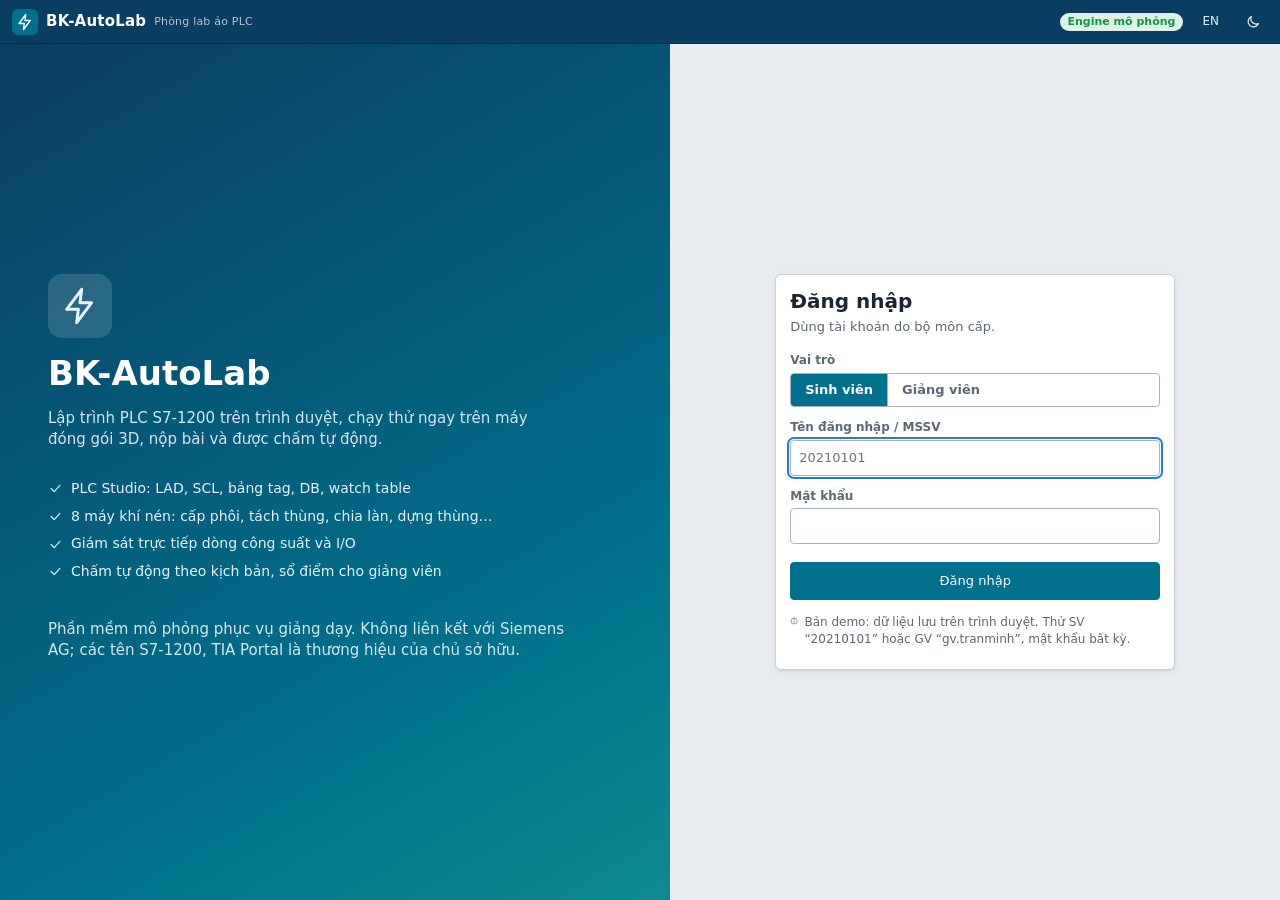
==== index.html @ e9d5d461 "BK-AutoLab: phòng lab ảo PLC S7-1200 với 8 máy 3D và chấm bài tự động Bản web công khai chỉ dành cho" ====
<!doctype html>
<html lang="vi">
<head>
  <meta charset="utf-8">
  <meta name="viewport" content="width=device-width, initial-scale=1">
  <title>BK-AutoLab</title>
  <meta name="description" content="BK-AutoLab — phòng lab ảo PLC S7-1200 phục vụ giảng dạy (mô phỏng, không liên kết với Siemens).">
  <link rel="icon" href="data:image/svg+xml,%3Csvg xmlns='http://www.w3.org/2000/svg' viewBox='0 0 32 32'%3E%3Crect width='32' height='32' rx='6' fill='%23006b85'/%3E%3Cpath d='M7 9v14M7 16h5M12 9v14M20 9v14M20 16l6-7M20 16l6 7' stroke='white' stroke-width='2.4' fill='none' stroke-linecap='round'/%3E%3C/svg%3E">
  <script>
    // Áp theme sớm để tránh nháy màu
    try { var th = localStorage.getItem('bk.theme'); if (th) document.documentElement.dataset.theme = th; } catch (e) {}
  </script>
  <script type="importmap">{"imports":{"three":"./vendor/three/three.module.js","three/addons/":"./vendor/three/addons/"}}</script>
  <link rel="stylesheet" href="styles/base.css">
  <link rel="stylesheet" href="styles/app.css">
  <link rel="stylesheet" href="styles/studio.css">
  <link rel="stylesheet" href="styles/machine.css">
</head>
<body>
  <div id="app" class="app"><div class="boot">BK-AutoLab…</div></div>
  <noscript>BK-AutoLab cần JavaScript.</noscript>
  <script type="module" src="src/app/main.js"></script>
</body>
</html>
---- styles/base.css ----
/* BK-AutoLab — token, reset, thành phần cơ bản */
:root {
  color-scheme: light;
  --font: system-ui, -apple-system, "Segoe UI", Roboto, "Noto Sans", "Helvetica Neue", Arial, sans-serif;
  --mono: ui-monospace, "Cascadia Mono", "Consolas", "DejaVu Sans Mono", "Liberation Mono", monospace;
  --bg: #e9edf1;
  --panel: #ffffff;
  --panel-2: #f5f7f9;
  --panel-3: #e6eaee;
  --header: #dde3e9;
  --border: #c9d0d8;
  --border-strong: #a9b3be;
  --text: #1c2631;
  --muted: #5b6876;
  --faint: #8794a1;
  --accent: #00708c;
  --accent-hover: #005d75;
  --accent-soft: #d6eef4;
  --accent-text: #ffffff;
  --brand: #0a3d62;
  --brand-2: #00708c;
  --ok: #1e8e4e;
  --ok-soft: #dcf3e5;
  --warn: #b97800;
  --warn-soft: #fbefd0;
  --err: #c0302b;
  --err-soft: #fbe0de;
  --info-soft: #e1ecfa;
  --sel: #cfe6f7;
  --sel-border: #2a86c9;
  --focus: #1f7fd1;
  --wire: #3a4552;
  --wire-on: #10a32f;
  --wire-off: #2a63d4;
  --led-off: #4b545e;
  --led-on: #2fd15a;
  --led-out: #ff9f1a;
  --shadow: 0 1px 2px rgba(16, 24, 32, .08), 0 2px 8px rgba(16, 24, 32, .06);
  --shadow-lg: 0 8px 30px rgba(16, 24, 32, .22);
  --radius: 6px;
  --radius-sm: 4px;
  --topbar-h: 44px;
}
:root[data-theme="dark"] {
  color-scheme: dark;
  --bg: #12161b;
  --panel: #1b2128;
  --panel-2: #20272f;
  --panel-3: #28313a;
  --header: #252e37;
  --border: #33404c;
  --border-strong: #4a5866;
  --text: #dbe3ea;
  --muted: #9aa8b5;
  --faint: #6f7d8a;
  --accent: #27aecb;
  --accent-hover: #43c1dc;
  --accent-soft: #12404c;
  --accent-text: #061418;
  --brand: #0d2c42;
  --brand-2: #27aecb;
  --ok: #3cc174;
  --ok-soft: #173a27;
  --warn: #e3a72c;
  --warn-soft: #3b2f12;
  --err: #ef5d57;
  --err-soft: #43201f;
  --info-soft: #1d2d42;
  --sel: #19415e;
  --sel-border: #4aa3e6;
  --focus: #5fb0ff;
  --wire: #b9c4cf;
  --wire-on: #3ee060;
  --wire-off: #5a8df0;
  --led-off: #3a424b;
  --shadow: 0 1px 2px rgba(0, 0, 0, .4), 0 2px 8px rgba(0, 0, 0, .25);
  --shadow-lg: 0 8px 30px rgba(0, 0, 0, .55);
}

*, *::before, *::after { box-sizing: border-box; }
html, body { height: 100%; margin: 0; }
body {
  font-family: var(--font); font-size: 13px; line-height: 1.4;
  background: var(--bg); color: var(--text);
  -webkit-font-smoothing: antialiased;
}
button, input, select, textarea { font: inherit; color: inherit; }
h1, h2, h3, h4 { margin: 0; line-height: 1.25; }
h1 { font-size: 22px; } h2 { font-size: 17px; } h3 { font-size: 14px; } h4 { font-size: 13px; }
p { margin: 0 0 .6em; }
a { color: var(--accent); }
code, kbd, .mono { font-family: var(--mono); font-size: 12px; }
kbd { border: 1px solid var(--border); border-bottom-width: 2px; border-radius: 3px; padding: 0 4px; background: var(--panel-2); }
:focus-visible { outline: 2px solid var(--focus); outline-offset: 1px; }
[hidden] { display: none !important; }
.sr-only { position: absolute; width: 1px; height: 1px; overflow: hidden; clip: rect(0 0 0 0); white-space: nowrap; }

.app { height: 100%; display: flex; flex-direction: column; }
.boot { margin: auto; color: var(--muted); font-size: 16px; }

/* ---------- Nút ---------- */
.btn {
  display: inline-flex; align-items: center; justify-content: center; gap: 6px;
  height: 30px; padding: 0 12px; border-radius: var(--radius-sm);
  border: 1px solid var(--border-strong); background: var(--panel); color: var(--text);
  cursor: pointer; white-space: nowrap; user-select: none; font-weight: 500;
}
.btn:hover:not(:disabled) { background: var(--panel-3); }
.btn:active:not(:disabled) { transform: translateY(1px); }
.btn:disabled { opacity: .5; cursor: not-allowed; }
.btn.primary { background: var(--accent); border-color: var(--accent); color: var(--accent-text); }
.btn.primary:hover:not(:disabled) { background: var(--accent-hover); }
.btn.danger { color: var(--err); border-color: var(--err); }
.btn.ghost { border-color: transparent; background: transparent; }
.btn.ghost:hover:not(:disabled) { background: var(--panel-3); }
.btn.sm { height: 24px; padding: 0 8px; font-size: 12px; }
.btn.icon { width: 30px; padding: 0; }
.btn.sm.icon { width: 24px; }
.btn.on { background: var(--accent-soft); border-color: var(--accent); color: var(--text); }
.btn svg { width: 16px; height: 16px; flex: none; }

/* ---------- Form ---------- */
.input, .select, .textarea {
  height: 30px; padding: 0 8px; border-radius: var(--radius-sm);
  border: 1px solid var(--border-strong); background: var(--panel); color: var(--text); min-width: 0;
}
.textarea { height: auto; padding: 6px 8px; resize: vertical; }
.input.sm, .select.sm { height: 24px; font-size: 12px; padding: 0 6px; }
.input.invalid { border-color: var(--err); background: var(--err-soft); }
.field { display: flex; flex-direction: column; gap: 4px; margin-bottom: 12px; }
.field > span { font-weight: 600; font-size: 12px; color: var(--muted); }
.row { display: flex; align-items: center; gap: 8px; }
.row.wrap { flex-wrap: wrap; }
.grow { flex: 1 1 auto; min-width: 0; }
.spacer { flex: 1; }
.muted { color: var(--muted); }
.small { font-size: 12px; }
.err-text { color: var(--err); }
.ok-text { color: var(--ok); }

/* ---------- Thanh trên ---------- */
.topbar {
  height: var(--topbar-h); flex: none; display: flex; align-items: center; gap: 10px;
  padding: 0 12px; background: var(--brand); color: #e8f1f7;
  border-bottom: 1px solid rgba(0,0,0,.25);
}
.brand { display: flex; align-items: center; gap: 8px; font-weight: 700; font-size: 15px; letter-spacing: .2px; color: #fff; text-decoration: none; }
.brand-logo { width: 26px; height: 26px; border-radius: 6px; background: var(--brand-2); display: grid; place-items: center; }
.brand-logo svg { width: 18px; height: 18px; }
.brand small { font-weight: 400; opacity: .7; font-size: 11px; }
.topnav { display: flex; gap: 2px; margin-left: 12px; }
.topnav a { color: #cfe0ec; text-decoration: none; padding: 6px 10px; border-radius: 4px; font-weight: 500; }
.topnav a:hover { background: rgba(255,255,255,.08); color: #fff; }
.topnav a.active { background: rgba(255,255,255,.14); color: #fff; }
.topbar .btn.ghost { color: #e8f1f7; }
.topbar .btn.ghost:hover { background: rgba(255,255,255,.12); }
.user-chip { display: flex; align-items: center; gap: 8px; font-size: 12px; }
.avatar { width: 26px; height: 26px; border-radius: 50%; background: #2c6c8f; color: #fff; display: grid; place-items: center; font-weight: 700; font-size: 11px; }
.role-badge { font-size: 10px; text-transform: uppercase; letter-spacing: .4px; padding: 1px 6px; border-radius: 8px; background: rgba(255,255,255,.15); }

.page { flex: 1 1 auto; min-height: 0; overflow: auto; }
.container { max-width: 1180px; margin: 0 auto; padding: 20px 20px 40px; }

/* ---------- Thẻ, bảng, badge ---------- */
.card { background: var(--panel); border: 1px solid var(--border); border-radius: var(--radius); box-shadow: var(--shadow); }
.card-h { padding: 12px 14px; border-bottom: 1px solid var(--border); display: flex; align-items: center; gap: 8px; }
.card-b { padding: 14px; }
.badge { display: inline-flex; align-items: center; gap: 4px; padding: 1px 8px; border-radius: 10px; font-size: 11px; font-weight: 600; background: var(--panel-3); color: var(--muted); white-space: nowrap; }
.badge.ok { background: var(--ok-soft); color: var(--ok); }
.badge.warn { background: var(--warn-soft); color: var(--warn); }
.badge.err { background: var(--err-soft); color: var(--err); }
.badge.info { background: var(--info-soft); color: var(--accent); }
.table { width: 100%; border-collapse: collapse; font-size: 12.5px; }
.table th, .table td { padding: 6px 8px; border-bottom: 1px solid var(--border); text-align: left; vertical-align: middle; }
.table th { background: var(--panel-2); font-weight: 600; color: var(--muted); position: sticky; top: 0; z-index: 1; }
.table tr:hover td { background: var(--panel-2); }
.table td.num, .table th.num { text-align: right; font-variant-numeric: tabular-nums; }

/* ---------- Tabs ---------- */
.tabs { display: flex; align-items: stretch; gap: 0; border-bottom: 1px solid var(--border); background: var(--panel-2); flex: none; overflow-x: auto; }
.tab {
  border: 0; background: transparent; padding: 0 14px; height: 32px; cursor: pointer; color: var(--muted);
  border-bottom: 2px solid transparent; font-weight: 600; white-space: nowrap; display: inline-flex; align-items: center; gap: 6px;
}
.tab:hover { color: var(--text); background: var(--panel-3); }
.tab[aria-selected="true"] { color: var(--text); border-bottom-color: var(--accent); background: var(--panel); }

/* ---------- Splitter ---------- */
.split { display: flex; min-height: 0; min-width: 0; }
.split.h { flex-direction: row; }
.split.v { flex-direction: column; }
.split > .pane { min-width: 0; min-height: 0; overflow: hidden; display: flex; flex-direction: column; }
.gutter { flex: none; background: var(--border); position: relative; z-index: 2; }
.split.h > .gutter { width: 5px; cursor: col-resize; }
.split.v > .gutter { height: 5px; cursor: row-resize; }
.gutter:hover, .gutter.drag, .gutter:focus-visible { background: var(--accent); }

/* ---------- Modal & toast ---------- */
.modal-back { position: fixed; inset: 0; background: rgba(10, 18, 26, .45); display: grid; place-items: center; z-index: 100; padding: 16px; }
.modal { background: var(--panel); color: var(--text); border-radius: 8px; box-shadow: var(--shadow-lg); width: min(480px, 100%); max-height: 90vh; display: flex; flex-direction: column; border: 1px solid var(--border); }
.modal-h { padding: 12px 16px; border-bottom: 1px solid var(--border); font-weight: 700; font-size: 15px; }
.modal-b { padding: 16px; overflow: auto; }
.modal-f { padding: 10px 16px; border-top: 1px solid var(--border); display: flex; justify-content: flex-end; gap: 8px; }
.toasts { position: fixed; right: 16px; bottom: 16px; display: flex; flex-direction: column; gap: 8px; z-index: 200; pointer-events: none; }
.toast { background: var(--panel); border: 1px solid var(--border); border-left: 4px solid var(--accent); padding: 10px 14px; border-radius: 6px; box-shadow: var(--shadow-lg); min-width: 220px; max-width: 360px; pointer-events: auto; animation: toastIn .18s ease-out; }
.toast.ok { border-left-color: var(--ok); }
.toast.err { border-left-color: var(--err); }
.toast.warn { border-left-color: var(--warn); }
@keyframes toastIn { from { transform: translateY(8px); opacity: 0; } to { transform: none; opacity: 1; } }

/* ---------- Thanh cuộn ---------- */
* { scrollbar-width: thin; scrollbar-color: var(--border-strong) transparent; }

.only-narrow { display: none; }
@media (max-width: 720px) {
  .only-narrow { display: block; }
  .hide-narrow { display: none !important; }
  .topnav { margin-left: 4px; }
  .brand small { display: none; }
}
@media (prefers-reduced-motion: reduce) { * { animation: none !important; transition: none !important; } }
---- styles/app.css ----
/* Trang: đăng nhập, trang chủ, lab, giảng viên */
.page.full { overflow: hidden; display: flex; flex-direction: column; }

/* Đăng nhập */
.login-page { min-height: 100%; display: grid; grid-template-columns: 1.1fr 1fr; gap: 0; }
.login-hero { background: linear-gradient(150deg, #0a3d62 0%, #00708c 70%, #0f8a8f 100%); color: #e9f4f8; padding: 56px 48px; display: flex; flex-direction: column; justify-content: center; gap: 14px; }
.login-hero h1 { font-size: 34px; color: #fff; }
.login-hero p { font-size: 15px; max-width: 520px; opacity: .92; }
.hero-mark { width: 64px; height: 64px; border-radius: 14px; background: rgba(255,255,255,.14); display: grid; place-items: center; }
.hero-list { list-style: none; padding: 0; margin: 6px 0; display: grid; gap: 8px; }
.hero-list li { display: flex; gap: 8px; align-items: center; font-size: 14px; }
.hero-legal { opacity: .65; max-width: 520px; margin-top: 18px; }
.login-card { align-self: center; justify-self: center; width: min(400px, calc(100% - 32px)); margin: 32px 16px; }
.login-card h2 { font-size: 20px; margin-bottom: 4px; }
.login-form { margin-top: 16px; }
.login-form .input { height: 36px; }
.btn.wide { width: 100%; height: 38px; margin-top: 6px; }
.demo { display: flex; gap: 6px; margin-top: 14px; align-items: flex-start; }
.seg { display: inline-flex; border: 1px solid var(--border-strong); border-radius: var(--radius-sm); overflow: hidden; }
.seg-btn { border: 0; background: var(--panel); padding: 0 14px; height: 32px; cursor: pointer; display: inline-flex; align-items: center; gap: 5px; color: var(--muted); font-weight: 600; }
.seg-btn + .seg-btn { border-left: 1px solid var(--border-strong); }
.seg-btn[aria-checked="true"], .seg-btn[aria-pressed="true"] { background: var(--accent); color: var(--accent-text); }
.seg.sm .seg-btn { height: 24px; padding: 0 8px; font-size: 12px; }
@media (max-width: 860px) { .login-page { grid-template-columns: 1fr; } .login-hero { padding: 28px 20px; } .login-hero h1 { font-size: 26px; } }

/* Trang chủ */
.home-head { display: flex; align-items: flex-end; justify-content: space-between; gap: 16px; margin-bottom: 18px; flex-wrap: wrap; }
.stats-row { display: grid; grid-template-columns: 2fr 1fr 1fr; gap: 12px; margin-bottom: 22px; }
.stat { padding: 14px 16px; }
.stat-l { color: var(--muted); font-size: 12px; font-weight: 600; text-transform: uppercase; letter-spacing: .4px; }
.stat-v { font-size: 26px; font-weight: 700; margin: 2px 0 6px; }
.pbar { height: 8px; background: var(--panel-3); border-radius: 4px; overflow: hidden; margin-bottom: 6px; }
.pbar > span { display: block; height: 100%; background: var(--ok); border-radius: 4px; }
.part { margin-bottom: 22px; }
.part-head { display: flex; align-items: baseline; gap: 12px; margin-bottom: 10px; border-bottom: 1px solid var(--border); padding-bottom: 6px; }
.part-head h2 { font-size: 16px; }
.lab-grid { display: grid; grid-template-columns: repeat(auto-fill, minmax(260px, 1fr)); gap: 10px; }
.lab-card { display: flex; flex-direction: column; gap: 6px; padding: 12px 14px; background: var(--panel); border: 1px solid var(--border); border-radius: var(--radius); text-decoration: none; color: var(--text); box-shadow: var(--shadow); border-left: 4px solid var(--border-strong); transition: transform .08s, box-shadow .08s; }
a.lab-card:hover { transform: translateY(-1px); box-shadow: var(--shadow-lg); border-color: var(--accent); }
.lab-card.st-passed { border-left-color: var(--ok); }
.lab-card.st-doing { border-left-color: var(--warn); }
.lab-card.st-submitted { border-left-color: var(--err); }
.lab-card.disabled { opacity: .62; box-shadow: none; }
.lab-card-top { display: flex; align-items: center; gap: 6px; }
.lab-id { font-family: var(--mono); font-weight: 700; font-size: 12px; color: var(--accent); }
.lab-title { font-weight: 600; font-size: 14px; }
@media (max-width: 720px) { .stats-row { grid-template-columns: 1fr; } }

/* Trang lab */
.lab-page { flex: 1; min-height: 0; display: flex; flex-direction: column; }
.lab-toolbar { display: flex; align-items: center; gap: 6px; padding: 5px 8px; background: var(--panel); border-bottom: 1px solid var(--border); flex: none; flex-wrap: wrap; }
.lab-toolbar .btn { height: 28px; }
.lab-tb-id { font-family: var(--mono); font-weight: 700; }
.cpu-box { display: inline-flex; align-items: center; gap: 6px; padding: 0 10px; height: 28px; border-radius: 4px; background: #20272e; color: #e8eef3; font-family: var(--mono); font-weight: 700; font-size: 12px; min-width: 76px; }
.cpu-led { width: 10px; height: 10px; border-radius: 50%; background: #e3a72c; box-shadow: 0 0 6px #e3a72c; }
.cpu-led.run { background: #2fd15a; box-shadow: 0 0 8px #2fd15a; }
.btn.run:not(:disabled) { border-color: var(--ok); color: var(--ok); }
.btn.stopb:not(:disabled) { border-color: var(--warn); color: var(--warn); }
.scan-box { display: inline-flex; flex-direction: column; line-height: 1.1; padding: 0 6px; min-width: 110px; }
.scan { font-size: 11.5px; }
.save-state { margin-right: 6px; }
.lab-body { flex: 1; min-height: 0; display: grid; grid-template-columns: 300px 0 minmax(0, 1fr); }
.lab-body.guide-closed { grid-template-columns: 0 30px minmax(0, 1fr); }
.lab-body.guide-closed .guide { visibility: hidden; }
.guide-rail { display: flex; visibility: hidden; overflow: hidden; min-width: 0; border: 0; border-right: 1px solid var(--border); background: var(--panel-2); cursor: pointer; writing-mode: vertical-rl; align-items: center; gap: 8px; padding: 10px 0; color: var(--muted); font-weight: 600; }
.lab-body.guide-closed .guide-rail { visibility: visible; }
.guide-rail svg { transform: rotate(90deg); }
.lab-main { min-width: 0; min-height: 0; display: flex; flex-direction: column; }
.lab-tabs { padding-right: 8px; align-items: center; }
.tab-pane { flex: 1; min-height: 0; display: flex; flex-direction: column; overflow: hidden; }
.tab-pane > .split { flex: 1; }
.hmi-pane { overflow: auto; background: var(--panel-3); }

/* Hướng dẫn */
.guide { overflow: hidden; display: flex; flex-direction: column; background: var(--panel); border-right: 1px solid var(--border); min-width: 0; }
.guide-head { display: flex; align-items: flex-start; gap: 6px; padding: 10px 12px; border-bottom: 1px solid var(--border); background: var(--panel-2); }
.guide-head > div { flex: 1; min-width: 0; }
.guide-head h2 { font-size: 15px; }
.guide-id { font-family: var(--mono); font-size: 11.5px; color: var(--accent); font-weight: 700; }
.guide-body { overflow: auto; padding: 10px 12px 30px; font-size: 12.5px; }
.guide-body section { margin-top: 12px; }
.guide-body h3 { font-size: 12px; text-transform: uppercase; letter-spacing: .4px; color: var(--muted); margin-bottom: 6px; }
.guide-body ul, .guide-body ol { margin: 0; padding-left: 18px; display: grid; gap: 4px; }
.guide-meta { display: flex; gap: 6px; flex-wrap: wrap; margin-bottom: 8px; }
.guide-body details { margin-bottom: 6px; }
.guide-body summary { cursor: pointer; font-weight: 600; padding: 2px 0; }
.io-table { width: 100%; border-collapse: collapse; font-size: 11.5px; margin-top: 4px; }
.io-table th, .io-table td { border: 1px solid var(--border); padding: 2px 5px; text-align: left; vertical-align: top; }
.io-table th { background: var(--panel-2); color: var(--muted); }
.steps li { padding-left: 2px; }
.guide-tips { background: var(--info-soft); border-radius: 6px; padding: 8px 10px; }

/* Kết quả chấm */
.results-panel { flex: 1; overflow: auto; background: var(--panel); }
.res-toolbar { display: flex; align-items: center; gap: 8px; padding: 10px 14px; border-bottom: 1px solid var(--border); flex-wrap: wrap; position: sticky; top: 0; background: var(--panel); z-index: 2; }
.res-prog { display: flex; align-items: center; gap: 8px; }
.res-prog .bar { width: 160px; height: 8px; border-radius: 4px; background: var(--panel-3); position: relative; overflow: hidden; }
.res-prog .bar::after { content: ''; position: absolute; inset: 0 auto 0 0; width: var(--w, 0%); background: var(--accent); transition: width .2s; }
.res-body { padding: 14px; max-width: 980px; }
.result-head { display: flex; gap: 16px; align-items: center; margin-bottom: 14px; }
.score-ring { --p: 0; width: 84px; height: 84px; border-radius: 50%; display: grid; place-content: center; text-align: center; background: conic-gradient(var(--ring) calc(var(--p) * 1%), var(--panel-3) 0); position: relative; flex: none; }
.score-ring::before { content: ''; position: absolute; inset: 8px; border-radius: 50%; background: var(--panel); }
.score-ring > * { position: relative; }
.score-ring b { font-size: 22px; line-height: 1; }
.score-ring span { font-size: 11px; color: var(--muted); }
.score-ring.ok { --ring: var(--ok); } .score-ring.err { --ring: var(--err); }
.res-table td.pre { white-space: pre-wrap; color: var(--muted); }
.review-body { flex: 1; min-height: 0; display: grid; grid-template-columns: minmax(0, 1fr) 320px; }
.review-body > .split { min-height: 0; }
.review-side { border-left: 1px solid var(--border); overflow: auto; background: var(--panel); }
.review-res .result { padding: 12px; }
.review-res .result-head { flex-direction: column; align-items: flex-start; }

/* Giảng viên */
.container.wide { max-width: 1320px; }
.section-h { font-size: 15px; margin: 20px 0 10px; }
.class-grid { display: grid; grid-template-columns: repeat(auto-fill, minmax(300px, 1fr)); gap: 12px; }
.class-card { text-decoration: none; color: var(--text); }
.class-card:hover { border-color: var(--accent); }
.class-stats { margin-top: 10px; }
.link-more { display: inline-flex; align-items: center; gap: 2px; color: var(--accent); font-weight: 600; }
.class-body { margin-top: 12px; }
.gb-wrap { overflow: auto; max-height: calc(100vh - 260px); }
.gb .sticky-col { position: sticky; left: 0; background: var(--panel); z-index: 1; min-width: 200px; }
.gb th.sticky-col { z-index: 2; background: var(--panel-2); }
.grade { display: inline-block; min-width: 34px; text-align: center; padding: 1px 6px; border-radius: 4px; font-weight: 700; }
.grade.ok { background: var(--ok-soft); color: var(--ok); }
.grade.err { background: var(--err-soft); color: var(--err); }
.ml { margin-left: 6px; }
.mt { margin-top: 12px; }
.switch { position: relative; display: inline-block; width: 36px; height: 20px; flex: none; }
.switch input { position: absolute; opacity: 0; width: 100%; height: 100%; margin: 0; cursor: pointer; z-index: 1; }
.switch .slider { position: absolute; inset: 0; background: var(--border-strong); border-radius: 10px; transition: background .15s; }
.switch .slider::after { content: ''; position: absolute; width: 14px; height: 14px; left: 3px; top: 3px; background: #fff; border-radius: 50%; transition: transform .15s; }
.switch input:checked + .slider { background: var(--accent); }
.switch input:checked + .slider::after { transform: translateX(16px); }
.switch input:focus-visible + .slider { outline: 2px solid var(--focus); outline-offset: 2px; }
.switch.sm { width: 30px; height: 16px; }
.switch.sm .slider::after { width: 10px; height: 10px; }
.switch.sm input:checked + .slider::after { transform: translateX(14px); }
.fault-pick { margin-bottom: 10px; gap: 16px; }
.fault-area { display: grid; grid-template-columns: 340px minmax(0, 1fr); gap: 12px; align-items: start; }
.fault-list { display: grid; gap: 6px; }
.fault-row { display: flex; align-items: center; gap: 8px; padding: 4px 0; border-bottom: 1px dashed var(--border); }
.fault-preview { min-height: 560px; display: flex; flex-direction: column; overflow: hidden; }
.fault-preview .machine-view { height: 600px; }
@media (max-width: 1000px) { .fault-area { grid-template-columns: 1fr; } .review-body { grid-template-columns: 1fr; } .review-side { display: none; } }
@media (max-width: 1280px) { .hide-mid { display: none; } .lab-body { grid-template-columns: 260px 0 minmax(0, 1fr); } .lab-body.guide-closed { grid-template-columns: 0 30px minmax(0, 1fr); } }
@media (max-width: 900px) { .lab-body, .lab-body.guide-closed { grid-template-columns: 0 30px minmax(0, 1fr); } .lab-body .guide { visibility: hidden; } .lab-body .guide-rail { visibility: visible; } .scan-box { display: none; } }
.empty { padding: 20px; color: var(--muted); text-align: center; }
.eng-badge { font-weight: 600; }
---- styles/studio.css ----
/* PLC Studio — bố cục kiểu môi trường kỹ thuật: cây | trình soạn | thư viện lệnh */
.studio { container-type: inline-size; container-name: studio; display: flex; flex-direction: column; height: 100%; min-height: 0; background: var(--panel-3); }
.studio-body { flex: 1; min-height: 0; display: grid; grid-template-columns: 210px 10px minmax(0, 1fr) 10px 196px; }
.studio-body.no-tree { grid-template-columns: 0 10px minmax(0, 1fr) 10px 196px; }
.studio-body.no-pal { grid-template-columns: 210px 10px minmax(0, 1fr) 10px 0; }
.studio-body.no-tree.no-pal { grid-template-columns: 0 10px minmax(0, 1fr) 10px 0; }
.studio-left, .studio-right { min-width: 0; overflow: hidden; background: var(--panel); display: flex; flex-direction: column; }
.studio-left { border-right: 1px solid var(--border); }
.studio-right { border-left: 1px solid var(--border); }
.studio-mid { min-width: 0; min-height: 0; display: flex; }
.studio-mid > .split { flex: 1; }
.side-toggle { border: 0; padding: 0; background: var(--panel-3); color: var(--muted); cursor: pointer; display: grid; place-items: center; }
.side-toggle:hover { background: var(--accent-soft); color: var(--text); }
.pane-title { font-weight: 700; font-size: 11.5px; text-transform: uppercase; letter-spacing: .5px; color: var(--muted); padding: 7px 10px; background: var(--header); border-bottom: 1px solid var(--border); flex: none; }
.pad { padding: 10px; }

/* Cây project */
.ptree { flex: 1; overflow: auto; font-size: 12.5px; display: flex; flex-direction: column; }
.tree, .tree ul { list-style: none; margin: 0; padding: 0; }
.tree ul { padding-left: 12px; }
.tree { padding: 4px 0; overflow: auto; }
.tn { display: flex; align-items: center; gap: 5px; padding: 3px 6px; cursor: pointer; white-space: nowrap; border-radius: 3px; margin: 0 4px; position: relative; }
.tn:hover { background: var(--panel-3); }
.tn.active { background: var(--sel); box-shadow: inset 2px 0 0 var(--sel-border); }
.tn .caret { width: 10px; color: var(--faint); font-size: 10px; flex: none; }
.tn .ico { color: var(--accent); flex: none; }
.tn.folder .ico { color: #c79a2e; }
.tn .tl { overflow: hidden; text-overflow: ellipsis; flex: 1; min-width: 0; }
.tn .tb { font-size: 10px; color: var(--muted); background: var(--panel-3); border-radius: 6px; padding: 0 5px; }
.tn.has-err .tl { color: var(--err); text-decoration: underline wavy var(--err); text-underline-offset: 3px; }
.tn.add { color: var(--accent); }
.tn-del { display: none; border: 0; background: transparent; color: var(--muted); cursor: pointer; font-size: 14px; line-height: 1; padding: 0 3px; }
.tn:hover .tn-del, .tn:focus-within .tn-del { display: inline; }
.tn-del:hover { color: var(--err); }

/* Tab tài liệu */
.studio-center { display: flex; flex-direction: column; min-height: 0; height: 100%; background: var(--panel); }
.doc-tabs { display: flex; gap: 1px; background: var(--panel-3); border-bottom: 1px solid var(--border); flex: none; overflow-x: auto; }
.doc-tab { display: flex; align-items: center; gap: 6px; padding: 0 6px 0 12px; height: 28px; background: var(--panel-2); color: var(--muted); cursor: pointer; font-size: 12px; white-space: nowrap; border-top: 2px solid transparent; }
.doc-tab[aria-selected="true"] { background: var(--panel); color: var(--text); border-top-color: var(--accent); font-weight: 600; }
.doc-x { border: 0; background: transparent; color: var(--faint); cursor: pointer; font-size: 14px; border-radius: 3px; width: 18px; height: 18px; line-height: 1; }
.doc-x:hover { background: var(--panel-3); color: var(--err); }
.editor-host { flex: 1; min-height: 0; display: flex; flex-direction: column; overflow: hidden; }
.block-editor { display: flex; flex-direction: column; min-height: 0; flex: 1; }
.block-head { display: flex; align-items: center; gap: 8px; padding: 6px 10px; border-bottom: 1px solid var(--border); background: var(--panel-2); flex: none; }

/* Interface FC/FB */
.itf { flex: none; border-bottom: 1px solid var(--border); max-height: 40%; overflow: auto; }
.itf-head { display: flex; gap: 6px; align-items: center; width: 100%; text-align: left; border: 0; background: var(--panel-2); padding: 5px 10px; cursor: pointer; }
.itf-sec-h { font-weight: 700; font-size: 11.5px; padding: 3px 10px; background: var(--header); color: var(--muted); }

/* Thanh công cụ LAD */
.lad-editor { display: flex; flex-direction: column; min-height: 0; flex: 1; }
.lad-toolbar { display: flex; align-items: center; gap: 1px; padding: 3px 6px; border-bottom: 1px solid var(--border); background: var(--panel-2); flex: none; flex-wrap: wrap; }
.lad-toolbar .tb { height: 26px; min-width: 28px; padding: 0 4px; color: var(--text); }
.lad-toolbar .tb .lad-ico { width: 26px; height: 16px; }
.tb-sep { width: 1px; height: 18px; background: var(--border); margin: 0 4px; }
.lad-scroll { flex: 1; overflow: auto; padding: 8px 10px 40px; background: var(--panel); outline: none; }
.lad-scroll:focus-visible { box-shadow: inset 0 0 0 2px var(--focus); }

.network { border: 1px solid var(--border); border-radius: 4px; margin-bottom: 8px; background: var(--panel); }
.network.selected { border-color: var(--sel-border); box-shadow: 0 0 0 1px var(--sel-border); }
.nw-head { display: flex; align-items: center; gap: 6px; padding: 3px 6px; background: var(--panel-2); border-bottom: 1px solid var(--border); border-radius: 4px 4px 0 0; }
.nw-toggle { border: 0; background: transparent; cursor: pointer; color: var(--muted); padding: 2px; display: grid; place-items: center; }
.nw-label { font-weight: 700; font-size: 12px; white-space: nowrap; }
.nw-title { flex: 1; border: 1px solid transparent; background: transparent; padding: 2px 4px; border-radius: 3px; min-width: 0; font-size: 12px; }
.nw-title:hover:not(:disabled), .nw-title:focus { border-color: var(--border); background: var(--panel); }
.nw-comment { display: block; width: 100%; border: 0; border-bottom: 1px dashed var(--border); background: transparent; padding: 3px 10px; font-size: 11.5px; color: var(--muted); resize: vertical; font-style: italic; }
.nw-comment:focus { background: var(--panel-2); outline: none; }
.nw-body { position: relative; overflow-x: auto; overflow-y: hidden; padding: 2px 0 2px; }
.add-net { margin: 4px 0; }

/* SVG LAD */
.lad-svg { display: block; font-family: var(--mono); user-select: none; }
.lad-svg .rail { stroke: var(--wire); stroke-width: 3; }
.lad-svg .rail.on { stroke: var(--wire-on); }
.lad-svg .w { stroke: var(--wire); stroke-width: 1.4; fill: none; }
.lad-svg .w.on { stroke: var(--wire-on); stroke-width: 2.4; }
.lad-svg .w.off { stroke: var(--wire-off); stroke-dasharray: 4 3; }
.lad-svg .sym { stroke: var(--wire); stroke-width: 2; fill: none; }
.lad-svg .sym.on { stroke: var(--wire-on); stroke-dasharray: none; stroke-width: 2.4; }
.lad-svg .sym.off { stroke: var(--wire-off); stroke-dasharray: none; }
.lad-svg .sym.box { fill: var(--panel); stroke-width: 1.4; }
.lad-svg .symt { font-size: 11px; font-weight: 700; fill: var(--text); text-anchor: middle; }
.lad-svg .symt.small { font-size: 9px; font-weight: 400; fill: var(--muted); }
.lad-svg .boxt { font-size: 11.5px; font-weight: 700; fill: var(--text); text-anchor: middle; }
.lad-svg .pin { font-size: 10px; fill: var(--muted); }
.lad-svg .opd { font-size: 11.5px; fill: var(--text); cursor: text; }
.lad-svg .opd.empty { fill: var(--err); font-weight: 700; }
.lad-svg .opd.opt { fill: var(--faint); }
.lad-svg .opd.unknown { fill: var(--err); text-decoration: underline; }
.lad-svg .opa { font-size: 9.5px; fill: var(--faint); }
.lad-svg .mv { font-size: 10px; fill: var(--wire-off); font-weight: 700; }
.lad-svg .mv.t { fill: var(--wire-on); }
.lad-svg .hint { font-size: 11px; fill: var(--faint); font-family: var(--font); font-style: italic; }
.lad-svg .hit { fill: transparent; stroke: none; cursor: pointer; }
.lad-svg .hit:hover { fill: var(--panel-3); }
.lad-svg .hit.sel { fill: var(--sel); stroke: var(--sel-border); stroke-width: 1; }
.lad-svg .hit.drop { fill: var(--accent-soft); stroke: var(--accent); stroke-dasharray: 3 2; }
.inline-op { position: absolute; z-index: 5; height: 22px; font-family: var(--mono); font-size: 12px; padding: 0 4px; border: 1.5px solid var(--focus); border-radius: 3px; background: var(--panel); color: var(--text); box-shadow: var(--shadow); }

/* SCL */
.scl { flex: 1; min-height: 0; display: flex; overflow: hidden; background: var(--panel); font-family: var(--mono); font-size: 12.5px; line-height: 18px; }
.scl-gutter { flex: none; width: 44px; text-align: right; padding: 8px 8px 8px 0; color: var(--faint); background: var(--panel-2); border-right: 1px solid var(--border); user-select: none; overflow: hidden; }
.scl-gutter > div { height: 18px; }
.scl-gutter .err { color: #fff; background: var(--err); border-radius: 0 3px 3px 0; }
.scl-area { position: relative; flex: 1; min-width: 0; overflow: hidden; }
.scl-hl, .scl-ta { margin: 0; padding: 8px 10px; font: inherit; line-height: 18px; white-space: pre; tab-size: 2; }
.scl-hl { position: absolute; inset: 0 auto auto 0; pointer-events: none; color: var(--text); min-width: 100%; }
.scl-ta { position: absolute; inset: 0; width: 100%; height: 100%; border: 0; outline: none; resize: none; background: transparent; color: transparent; caret-color: var(--text); overflow: auto; }
.scl-ta::selection { background: rgba(42, 134, 201, .3); color: transparent; }
.scl-hl .k { color: #0b5cad; font-weight: 700; }
.scl-hl .c { color: #2e7d32; font-style: italic; }
.scl-hl .s { color: #a1460c; }
.scl-hl .g { color: #8a2be2; }
.scl-hl .l { color: #00708c; }
.scl-hl .a { color: #b0007a; }
.scl-hl .n { color: #b35c00; }
.scl-hl .f { color: #6b4ea0; font-weight: 600; }
:root[data-theme="dark"] .scl-hl .k { color: #6cb6ff; }
:root[data-theme="dark"] .scl-hl .c { color: #6fbf73; }
:root[data-theme="dark"] .scl-hl .s { color: #f0a36b; }
:root[data-theme="dark"] .scl-hl .g { color: #c79bff; }
:root[data-theme="dark"] .scl-hl .l { color: #4fd1e8; }
:root[data-theme="dark"] .scl-hl .a { color: #ff7ccb; }
:root[data-theme="dark"] .scl-hl .n { color: #ffb366; }
:root[data-theme="dark"] .scl-hl .f { color: #b9a2f0; }

/* Bảng lưới */
.doc-pane { flex: 1; overflow: auto; display: flex; flex-direction: column; }
.doc-head { display: flex; align-items: center; gap: 10px; padding: 8px 12px; border-bottom: 1px solid var(--border); background: var(--panel-2); position: sticky; top: 0; z-index: 2; flex-wrap: wrap; }
.grid-wrap { overflow: auto; }
.grid { width: 100%; border-collapse: collapse; font-size: 12.5px; table-layout: fixed; }
.grid th { background: var(--header); color: var(--muted); font-weight: 600; text-align: left; padding: 4px 6px; border: 1px solid var(--border); position: sticky; top: 0; z-index: 1; font-size: 11.5px; }
.grid td { border: 1px solid var(--border); padding: 0; height: 26px; position: relative; overflow: hidden; text-overflow: ellipsis; white-space: nowrap; }
.grid td:not(:has(input, select)) { padding: 0 6px; }
.grid .rn { width: 34px; text-align: center; color: var(--faint); background: var(--panel-2); padding: 0; }
.grid .act { width: 34px; text-align: center; }
.grid tr:hover td { background: var(--panel-2); }
.grid tr.new td { background: var(--panel); }
.grid tr.new .cell::placeholder { color: var(--accent); font-style: italic; }
.grid tr.forced td { background: var(--warn-soft); }
.cell { width: 100%; height: 25px; border: 0; background: transparent; padding: 0 6px; color: inherit; }
select.cell { padding: 0 2px; }
.cell:focus { outline: 2px solid var(--focus); outline-offset: -2px; background: var(--panel); }
.cell.invalid { background: var(--err-soft); color: var(--err); }
.cell-err { position: absolute; right: 4px; top: 4px; width: 16px; height: 16px; border-radius: 50%; background: var(--err); color: #fff; font-size: 11px; font-weight: 700; display: grid; place-items: center; cursor: help; }
.monv { color: var(--wire-off); font-weight: 600; }
.monv.t { color: var(--wire-on); }
.wt-act { display: flex; gap: 3px; align-items: center; padding: 0 4px !important; }

/* Palette */
.palette { flex: 1; display: flex; flex-direction: column; min-height: 0; }
.pal-search-wrap { padding: 6px; border-bottom: 1px solid var(--border); flex: none; }
.pal-search { width: 100%; }
.pal-list { flex: 1; overflow: auto; }
.pal-gh { width: 100%; display: flex; gap: 6px; align-items: center; border: 0; border-bottom: 1px solid var(--border); background: var(--panel-2); padding: 5px 8px; text-align: left; cursor: pointer; font-weight: 600; font-size: 12px; }
.pal-gh:hover { background: var(--panel-3); }
.pal-items { display: flex; flex-direction: column; padding: 2px 0; }
.pal-item { display: grid; grid-template-columns: 30px 56px 1fr; align-items: center; gap: 4px; border: 0; background: transparent; padding: 3px 8px; cursor: pointer; text-align: left; font-size: 11.5px; }
.pal-item:hover:not(:disabled) { background: var(--accent-soft); }
.pal-item:disabled { opacity: .45; cursor: default; }
.pal-item[draggable="true"] { cursor: grab; }
.pi-ico { color: var(--text); display: grid; place-items: center; }
.pi-ico .lad-ico { width: 26px; height: 15px; }
.pi-l { font-family: var(--mono); font-weight: 700; font-size: 11px; white-space: nowrap; overflow: hidden; text-overflow: ellipsis; }
.pi-n { color: var(--muted); white-space: nowrap; overflow: hidden; text-overflow: ellipsis; }
.pal-foot { padding: 6px 8px; border-top: 1px solid var(--border); flex: none; }

/* Ô dưới: thuộc tính / thông tin */
.info-pane { display: flex; flex-direction: column; height: 100%; min-height: 0; background: var(--panel); }
.info-tabs .tab { height: 28px; font-size: 12px; }
.info-body { flex: 1; overflow: auto; min-height: 0; }
.cnt { font-size: 10px; min-width: 16px; padding: 0 4px; border-radius: 8px; }
.cnt.err { background: var(--err); color: #fff; }
.compile-sum { display: flex; align-items: center; gap: 6px; padding: 6px 10px; font-weight: 600; }
.compile-sum.ok { color: var(--ok); background: var(--ok-soft); }
.compile-sum.err { color: var(--err); background: var(--err-soft); }
.msg-table td, .msg-table th { padding: 3px 8px; }
.msg-table tr.msg-err { cursor: pointer; }
.msg-table tr.msg-err td { color: var(--text); }
.props { padding: 8px 10px; }
.props-title { font-weight: 700; margin-bottom: 6px; }
.props-grid { display: grid; grid-template-columns: repeat(auto-fill, minmax(190px, 1fr)); gap: 6px 12px; }
.pf { display: flex; flex-direction: column; gap: 2px; font-size: 11.5px; }
.pf > span { color: var(--muted); font-weight: 600; }
.props-empty { padding: 10px; }

/* Thiết bị */
.dev-rack { padding: 14px; }
.rack { max-width: 420px; width: 100%; }
.rack .rail-din { fill: var(--border-strong); }
.rack .mod { fill: #d7dbe0; stroke: #7d8691; }
.rack .mod.cpu { fill: #3c4650; stroke: #20272e; }
.rack .mod-term { fill: #20272e; opacity: .55; }
.rack .mod-t { font-size: 14px; font-weight: 700; fill: #9fe3f0; font-family: var(--mono); }
.rack .mod:not(.cpu) ~ .mod-t { fill: #3c4650; }
.rack .mod-s { font-size: 10px; fill: #c9d3dc; font-family: var(--mono); }
.rack .mod:not(.cpu) ~ .mod-s { fill: #3c4650; }
.rack .mod-led { fill: #2fd15a; }

.narrow-note { padding: 14px; background: var(--warn-soft); color: var(--text); display: none; gap: 8px; align-items: flex-start; }
@media (max-width: 720px) {
  .studio .narrow-note { display: flex; }
  .studio-body { display: none; }
}
@media (max-width: 1100px) {
  .studio-body { grid-template-columns: 180px 10px minmax(0, 1fr) 10px 170px; }
  .pal-item { grid-template-columns: 30px 1fr; }
  .pi-n { display: none; }
}

/* Studio hẹp (ví dụ chia đôi màn hình 1366 px): thu gọn cây và palette */
@container studio (max-width: 900px) {
  .studio-body { grid-template-columns: 160px 10px minmax(0, 1fr) 10px 120px; }
  .studio-body.no-tree { grid-template-columns: 0 10px minmax(0, 1fr) 10px 120px; }
  .studio-body.no-pal { grid-template-columns: 160px 10px minmax(0, 1fr) 10px 0; }
  .pal-item { grid-template-columns: 30px 1fr; }
  .pi-n { display: none; }
  .pal-foot { display: none; }
  .tn .tb { display: none; }
}
@container studio (max-width: 640px) {
  .studio-body { grid-template-columns: 0 10px minmax(0, 1fr) 10px 112px; }
  .studio-body.no-pal { grid-template-columns: 0 10px minmax(0, 1fr) 10px 0; }
}
---- styles/machine.css ----
/* Máy 3D, bảng nút, I/O, HMI */
.machine-view { display: flex; flex-direction: column; height: 100%; min-height: 0; background: var(--panel); }
.machine-view > .split { flex: 1; }
.machine-view.compact .viewer-stage { flex: 1 1 60%; }
.machine-view.compact .mv-bottom { flex: 0 0 auto; max-height: 45%; }
.viewer-stage { position: relative; flex: 1; min-height: 0; height: 100%; background: var(--panel-3); }
.viewer-host { position: absolute; inset: 0; }
.viewer-canvas { display: block; width: 100% !important; height: 100% !important; outline: none; }
.view-btns { position: absolute; top: 8px; left: 8px; display: flex; gap: 3px; }
.view-btns .btn { background: color-mix(in srgb, var(--panel) 85%, transparent); backdrop-filter: blur(4px); }
.viewer-badge { position: absolute; right: 8px; top: 8px; font-size: 11px; background: var(--warn-soft); color: var(--warn); padding: 2px 8px; border-radius: 10px; font-weight: 600; }
.viewer-loading { position: absolute; inset: 0; display: grid; place-items: center; color: var(--muted); pointer-events: none; }
.viewer-crash { position: absolute; left: 50%; bottom: 12px; transform: translateX(-50%); background: var(--err); color: #fff; padding: 6px 14px; border-radius: 6px; font-weight: 600; box-shadow: var(--shadow-lg); max-width: 90%; }
.mv-bottom { display: grid; grid-template-columns: minmax(250px, auto) minmax(0, 1fr); gap: 0; overflow: auto; height: 100%; border-top: 1px solid var(--border); }

/* Bảng nút vận hành */
.op-panel { background: linear-gradient(180deg, #e6e9ec, #cfd4d9); border-right: 1px solid var(--border); padding: 8px 10px; color: #1c2631; }
:root[data-theme="dark"] .op-panel { background: linear-gradient(180deg, #3a434c, #2c343c); color: #e1e8ee; }
.op-title { font-size: 10.5px; font-weight: 700; letter-spacing: .6px; text-transform: uppercase; opacity: .7; margin-bottom: 6px; }
.op-row { display: flex; gap: 10px; align-items: flex-end; flex-wrap: wrap; }
.op-row.extra { margin-top: 8px; padding-top: 8px; border-top: 1px dashed rgba(0,0,0,.2); }
.pb-wrap, .lamp-wrap { display: flex; flex-direction: column; align-items: center; gap: 3px; min-width: 42px; }
.pb-l { font-size: 10.5px; font-weight: 700; white-space: nowrap; }
.pb { width: 38px; height: 38px; border-radius: 50%; border: 3px solid #9aa3ad; cursor: pointer; box-shadow: 0 3px 0 rgba(0,0,0,.35), inset 0 2px 3px rgba(255,255,255,.4); background: #8c96a0; transition: transform .05s; touch-action: none; }
.pb.down { transform: translateY(2px); box-shadow: 0 1px 0 rgba(0,0,0,.35), inset 0 2px 4px rgba(0,0,0,.35); filter: brightness(.9); }
.pb.c-green { background: radial-gradient(circle at 35% 30%, #5fdc7d, #1d9a40); }
.pb.c-red { background: radial-gradient(circle at 35% 30%, #ff7b73, #c62828); }
.pb.c-blue { background: radial-gradient(circle at 35% 30%, #6fa8ff, #1d5fc4); }
.pb.c-yellow, .pb.c-amber { background: radial-gradient(circle at 35% 30%, #ffe27a, #e0a800); }
.pb.c-black { background: radial-gradient(circle at 35% 30%, #59616a, #1e2329); }
.pb.c-white { background: radial-gradient(circle at 35% 30%, #fff, #c9d0d6); }
.pb:disabled { opacity: .6; cursor: not-allowed; }
.estop-ring { width: 50px; height: 50px; border-radius: 50%; background: #f2c200; display: grid; place-items: center; box-shadow: inset 0 0 0 2px rgba(0,0,0,.2); }
.estop { width: 42px; height: 42px; border-radius: 50%; border: 0; cursor: pointer; padding: 0; background: radial-gradient(circle at 35% 30%, #ff6b5e, #b71c1c); box-shadow: 0 5px 0 #6d0f0f, 0 6px 8px rgba(0,0,0,.4); transition: transform .08s, box-shadow .08s; }
.estop.latched { transform: translateY(4px); box-shadow: 0 1px 0 #6d0f0f, inset 0 3px 6px rgba(0,0,0,.4); }
.estop-cap { display: block; width: 18px; height: 18px; margin: auto; border-radius: 50%; background: rgba(255,255,255,.18); }
.sel-scale { display: flex; gap: 10px; font-size: 9px; font-weight: 700; opacity: .75; }
.selsw { width: 38px; height: 38px; border-radius: 50%; border: 3px solid #8b949c; background: radial-gradient(circle at 35% 30%, #59616a, #1e2329); cursor: pointer; position: relative; box-shadow: 0 2px 0 rgba(0,0,0,.35); }
.selsw-knob { position: absolute; left: 50%; top: 50%; width: 8px; height: 30px; margin: -15px 0 0 -4px; background: #d8dde2; border-radius: 4px; transform: rotate(-40deg); transition: transform .15s; }
.selsw.auto .selsw-knob { transform: rotate(40deg); }
.sel-pos { font-family: var(--mono); }
.lamp { width: 26px; height: 26px; border-radius: 50%; border: 3px solid #8b949c; display: block; }
.lamp.green { background: #1f4d2c; } .lamp.red { background: #4d1f1f; }
.lamp.green.on { background: radial-gradient(circle at 40% 35%, #b9ffc8, #2fd15a); box-shadow: 0 0 12px #2fd15a; }
.lamp.red.on { background: radial-gradient(circle at 40% 35%, #ffc2bd, #ff3b30); box-shadow: 0 0 12px #ff3b30; }
.crash-msg { margin-top: 8px; font-size: 11.5px; color: #fff; background: var(--err); padding: 4px 8px; border-radius: 4px; }

/* I/O */
.io-panel { padding: 6px 8px; overflow: auto; min-width: 0; }
.io-head { display: flex; gap: 8px; align-items: baseline; margin-bottom: 4px; }
.io-cols { display: grid; grid-template-columns: 1fr 1fr; gap: 8px; }
.io-col-h { font-size: 10.5px; font-weight: 700; text-transform: uppercase; color: var(--muted); border-bottom: 1px solid var(--border); margin-bottom: 2px; }
.io-row { display: flex; align-items: center; gap: 5px; width: 100%; border: 0; background: transparent; padding: 1px 3px; font-size: 11.5px; text-align: left; color: var(--text); border-radius: 3px; min-height: 20px; }
button.io-row { cursor: pointer; }
button.io-row:hover { background: var(--panel-3); }
.io-row.forced { background: var(--warn-soft); }
.led { width: 11px; height: 11px; border-radius: 50%; background: var(--led-off); flex: none; box-shadow: inset 0 1px 2px rgba(0,0,0,.4); }
.led.in.on { background: var(--led-on); box-shadow: 0 0 6px var(--led-on); }
.led.out.on { background: var(--led-out); box-shadow: 0 0 6px var(--led-out); }
.io-addr { color: var(--muted); font-size: 10.5px; width: 40px; flex: none; }
.io-tag { font-weight: 700; width: 66px; flex: none; overflow: hidden; text-overflow: ellipsis; white-space: nowrap; }
.io-desc { color: var(--muted); overflow: hidden; text-overflow: ellipsis; white-space: nowrap; flex: 1; min-width: 0; }
.io-val { color: var(--accent); font-weight: 700; }
.io-f { background: var(--warn); color: #fff; font-size: 9px; font-weight: 700; padding: 0 4px; border-radius: 3px; }
@media (max-width: 1500px) { .io-desc { display: none; } }
@media (max-width: 1100px) { .mv-bottom { grid-template-columns: 1fr; } .op-panel { border-right: 0; border-bottom: 1px solid var(--border); } }

/* HMI */
.hmi-wrap { padding: 20px; display: grid; place-items: start center; }
.hmi-bezel { background: linear-gradient(180deg, #2b3138, #1a1f24); border-radius: 14px; padding: 16px 16px 10px; box-shadow: 0 10px 30px rgba(0,0,0,.35), inset 0 1px 0 rgba(255,255,255,.08); width: min(900px, 100%); }
.hmi-brand { color: #8a96a2; font-size: 10px; letter-spacing: 1px; text-align: center; margin-top: 6px; order: 2; }
.hmi-bezel { display: flex; flex-direction: column-reverse; }
.hmi-screen { background: #e9eef2; color: #1c2631; border-radius: 4px; overflow: hidden; display: flex; flex-direction: column; min-height: 470px; font-family: var(--font); }
.hmi-header { display: flex; align-items: center; gap: 8px; background: #33536e; color: #fff; padding: 6px 10px; }
.hmi-pill { padding: 1px 8px; border-radius: 3px; font-weight: 700; font-size: 11.5px; font-family: var(--mono); background: #5b6168; }
.hmi-pill.auto { background: #1d5fc4; } .hmi-pill.man { background: #c98a00; }
.hmi-pill.run { background: #1e8e4e; } .hmi-pill.stop { background: #b71c1c; }
.hmi-clock { font-family: var(--mono); font-size: 12px; opacity: .85; }
.hmi-content { flex: 1; padding: 10px; overflow: auto; }
.hmi-footer { display: grid; grid-template-columns: repeat(4, 1fr); gap: 4px; padding: 6px; background: #c9d2da; }
.hmi-nav { height: 40px; border: 1px solid #8c99a6; border-radius: 3px; background: linear-gradient(180deg, #f6f8fa, #d4dbe2); font-weight: 700; color: #1c2631; cursor: pointer; position: relative; }
.hmi-nav.active { background: linear-gradient(180deg, #4a7aa3, #33536e); color: #fff; border-color: #22384b; }
.hmi-badge { position: absolute; top: 3px; right: 6px; background: #d32f2f; color: #fff; border-radius: 8px; font-size: 10px; padding: 0 5px; }
.mimic { width: 100%; height: auto; background: #f7f9fb; border: 1px solid #b8c3cd; border-radius: 3px; }
.mm-belt { fill: #4a5560; } .mm-belt-l { stroke: #6b7782; stroke-width: 2; }
.mm-motor { fill: #9aa5b0; stroke: #4a5560; stroke-width: 2; } .mm-motor.on { fill: #2fd15a; }
.mm-cyl { fill: #b8c2cc; stroke: #4a5560; stroke-width: 1.5; } .mm-rod { fill: #dfe5ea; stroke: #4a5560; stroke-width: 1.2; }
.mm-sol { fill: #9aa5b0; stroke: #4a5560; } .mm-sol.on { fill: #ff9f1a; }
.mm-led, .mm-sen { fill: #c6cdd4; stroke: #4a5560; stroke-width: 1; } .mm-led.on, .mm-sen.on { fill: #2fd15a; }
.mm-t { font-size: 13px; font-weight: 700; fill: #1c2631; } .mm-s { font-size: 10.5px; fill: #44515e; font-family: var(--mono); }
.hmi-kpis { display: flex; gap: 8px; margin-top: 8px; flex-wrap: wrap; }
.hmi-kpi { background: #fff; border: 1px solid #b8c3cd; border-radius: 3px; padding: 6px 12px; display: flex; flex-direction: column; min-width: 120px; }
.hmi-kpi span { font-size: 11px; color: #5b6876; } .hmi-kpi b { font-size: 20px; font-family: var(--mono); }
.hmi-warn { padding: 6px 10px; background: #fbefd0; border: 1px solid #e0b84a; border-radius: 3px; margin-bottom: 8px; font-weight: 600; }
.hmi-warn.ok { background: #dcf3e5; border-color: #6cc08f; }
.hmi-man-list { display: grid; grid-template-columns: repeat(auto-fill, minmax(260px, 1fr)); gap: 6px; }
.hmi-man-row { display: flex; align-items: center; gap: 8px; background: #fff; border: 1px solid #b8c3cd; border-radius: 3px; padding: 6px 8px; }
.hmi-man-tag { font-weight: 700; font-family: var(--mono); width: 64px; }
.hmi-man-desc { flex: 1; font-size: 12px; color: #44515e; overflow: hidden; text-overflow: ellipsis; white-space: nowrap; }
.hmi-led { width: 14px; height: 14px; border-radius: 50%; background: #9aa5b0; border: 1px solid #4a5560; } .hmi-led.on { background: #ff9f1a; }
.hmi-btn { min-width: 64px; height: 32px; border: 1px solid #8c99a6; border-radius: 3px; background: linear-gradient(180deg, #f6f8fa, #d4dbe2); font-weight: 700; cursor: pointer; color: #1c2631; }
.hmi-btn.active { background: linear-gradient(180deg, #ffd27a, #e0a800); }
.hmi-btn:disabled { opacity: .5; cursor: not-allowed; }
.hmi-table { width: 100%; border-collapse: collapse; background: #fff; font-size: 12.5px; }
.hmi-table th, .hmi-table td { border: 1px solid #b8c3cd; padding: 4px 8px; text-align: left; }
.hmi-table th { background: #d4dbe2; }
.hmi-table tr.error td { color: #b71c1c; font-weight: 600; } .hmi-table tr.warn td { color: #8a5a00; }
.hmi-table tr.acked td { font-weight: 400; opacity: .7; }
.hmi-al-act { margin-top: 8px; display: flex; justify-content: flex-end; }
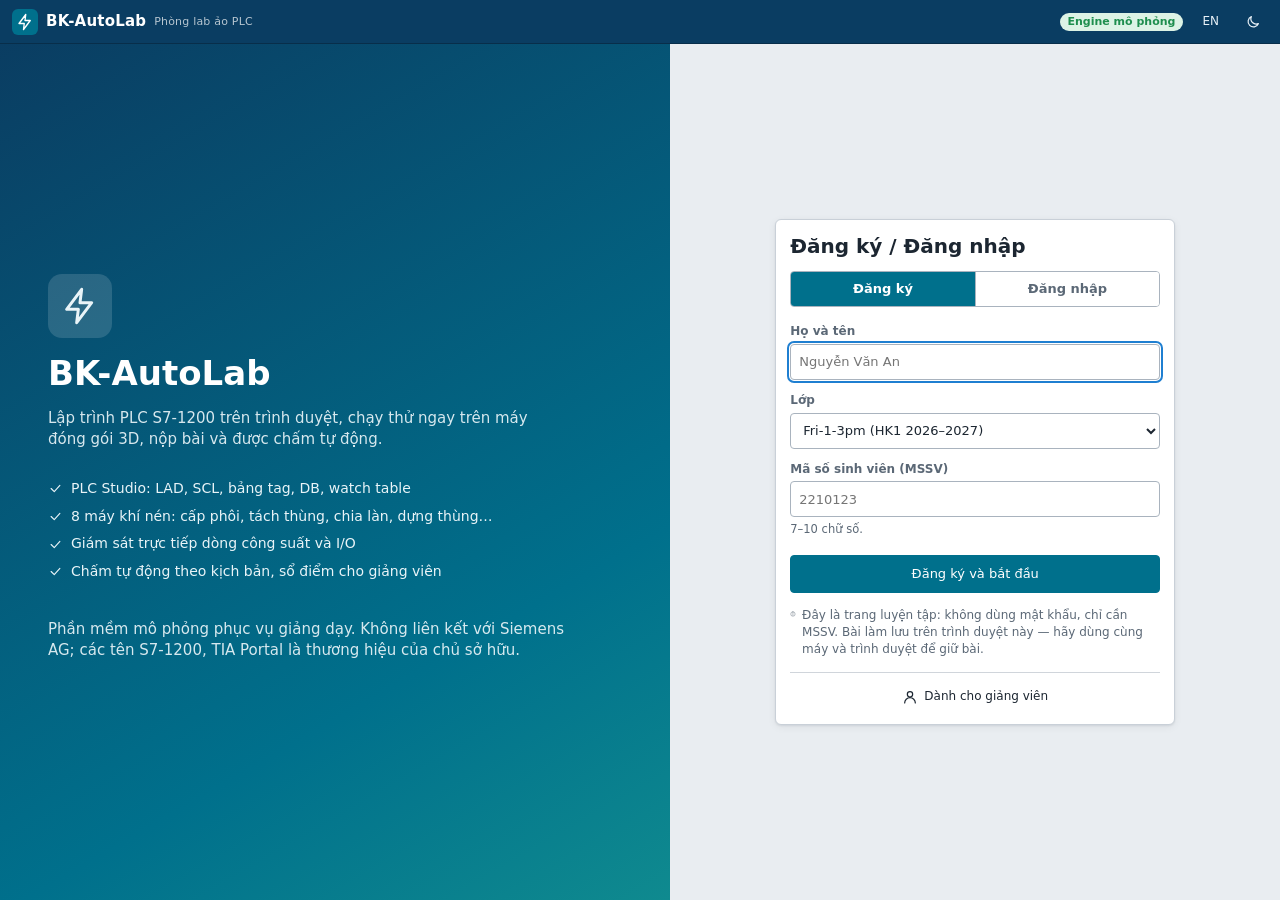
==== commit aa7c19a0: "Song ngữ đầy đủ (vi/en) và hiệu ứng sự cố - Dịch toàn bộ nội dung: máy, bài lab, bài giảng, thông bá" ====
--- a/index.html
+++ b/index.html
@@ -4,11 +4,11 @@
   <meta charset="utf-8">
   <meta name="viewport" content="width=device-width, initial-scale=1">
   <title>BK-AutoLab</title>
-  <meta name="description" content="BK-AutoLab — phòng lab ảo PLC S7-1200 phục vụ giảng dạy (mô phỏng, không liên kết với Siemens).">
+  <meta name="description" content="BK-AutoLab — virtual S7-1200 PLC lab for teaching (simulation, not affiliated with Siemens).">
   <link rel="icon" href="data:image/svg+xml,%3Csvg xmlns='http://www.w3.org/2000/svg' viewBox='0 0 32 32'%3E%3Crect width='32' height='32' rx='6' fill='%23006b85'/%3E%3Cpath d='M7 9v14M7 16h5M12 9v14M20 9v14M20 16l6-7M20 16l6 7' stroke='white' stroke-width='2.4' fill='none' stroke-linecap='round'/%3E%3C/svg%3E">
   <script>
-    // Áp theme sớm để tránh nháy màu
-    try { var th = localStorage.getItem('bk.theme'); if (th) document.documentElement.dataset.theme = th; } catch (e) {}
+    // Áp theme + ngôn ngữ sớm để tránh nháy
+    try { var th = localStorage.getItem('bk.theme'); if (th) document.documentElement.dataset.theme = th; if (localStorage.getItem('bk.lang') === '"en"') document.documentElement.lang = 'en'; } catch (e) {}
   </script>
   <script type="importmap">{"imports":{"three":"./vendor/three/three.module.js","three/addons/":"./vendor/three/addons/"}}</script>
   <link rel="stylesheet" href="styles/base.css">
@@ -18,7 +18,7 @@
 </head>
 <body>
   <div id="app" class="app"><div class="boot">BK-AutoLab…</div></div>
-  <noscript>BK-AutoLab cần JavaScript.</noscript>
+  <noscript>BK-AutoLab cần JavaScript · BK-AutoLab requires JavaScript.</noscript>
   <script type="module" src="src/app/main.js"></script>
 </body>
 </html>
--- a/styles/app.css
+++ b/styles/app.css
@@ -149,3 +149,138 @@
 @media (max-width: 900px) { .lab-body, .lab-body.guide-closed { grid-template-columns: 0 30px minmax(0, 1fr); } .lab-body .guide { visibility: hidden; } .lab-body .guide-rail { visibility: visible; } .scan-box { display: none; } }
 .empty { padding: 20px; color: var(--muted); text-align: center; }
 .eng-badge { font-weight: 600; }
+
+/* ===== Đăng ký / Đăng nhập ===== */
+.seg-full { display: flex; width: 100%; margin: 12px 0 2px; }
+.seg-full .seg-btn { flex: 1; justify-content: center; height: 34px; }
+.seg-btn[aria-selected="true"] { background: var(--accent); color: var(--accent-text); }
+.login-form[hidden] { display: none; }
+.login-form .select { height: 36px; }
+.select.invalid { border-color: var(--err); background: var(--err-soft); }
+.field small { font-size: 11.5px; }
+.field-msg:empty { display: none; }
+.field-msg { display: flex; align-items: center; flex-wrap: wrap; gap: 4px; }
+.teacher-entry { display: flex; align-items: center; gap: 8px; flex-wrap: wrap; margin-top: 12px; padding-top: 12px; border-top: 1px dashed var(--border); }
+.warn-text { color: var(--warn); }
+
+/* Thanh trên: tên + MSSV + lớp */
+.user-meta { line-height: 1.15; max-width: 260px; }
+.user-name { font-weight: 600; white-space: nowrap; overflow: hidden; text-overflow: ellipsis; }
+.user-sub { font-size: 11px; opacity: .8; white-space: nowrap; overflow: hidden; text-overflow: ellipsis; }
+.user-sub .mono { font-size: 11px; }
+.topbar .switch-acc { gap: 5px; }
+
+/* Ghi chú */
+.note-box { display: flex; gap: 10px; align-items: flex-start; padding: 10px 12px; margin: 0 0 14px; border-radius: var(--radius); background: var(--info-soft); color: var(--text); font-size: 12.5px; line-height: 1.45; }
+.note-box > svg { flex: none; margin-top: 1px; color: var(--accent); }
+.note-box.err { background: var(--err-soft); }
+.note-box.err > svg { color: var(--err); }
+.section-row { margin: 20px 0 10px; }
+.section-row .section-h { margin: 0; }
+
+/* Danh sách lớp (giảng viên) */
+.cl-grid { display: grid; grid-template-columns: minmax(0, 1.5fr) minmax(0, 1fr); gap: 14px; align-items: start; }
+.cl-table td { vertical-align: top; }
+.cl-table .input { width: 100%; min-width: 80px; height: 28px; }
+.cl-table td:nth-child(1) { width: 26%; } .cl-table td:nth-child(3) { width: 20%; }
+.cl-table .row-err { min-width: 0; max-width: 160px; }
+.cl-table .row-warn { margin-top: 3px; }
+.json-preview { background: var(--panel-2); border: 1px solid var(--border); border-radius: var(--radius-sm); padding: 10px; max-height: 320px; overflow: auto; white-space: pre-wrap; word-break: break-word; margin: 0; font-size: 12px; }
+.cl-steps { margin: 14px 0 0; padding-left: 18px; display: grid; gap: 6px; line-height: 1.5; }
+.cl-steps code { background: var(--panel-3); padding: 1px 4px; border-radius: 3px; word-break: break-all; }
+@media (max-width: 1000px) { .cl-grid { grid-template-columns: 1fr; } }
+
+/* Đề cương */
+.syllabus { max-width: 1040px; }
+.syl-head { margin-bottom: 18px; }
+.syl-head h1 { font-size: 26px; margin: 2px 0 4px; }
+.syl-kicker { text-transform: uppercase; letter-spacing: .6px; font-weight: 700; color: var(--accent); }
+.syl-part { margin-bottom: 16px; overflow: hidden; }
+.syl-part .card-h h2 { font-size: 15px; }
+.syl-list { list-style: none; margin: 0; padding: 0; }
+.syl-lab { display: grid; grid-template-columns: 56px minmax(0, 1fr) auto; gap: 14px; padding: 12px 14px; border-top: 1px solid var(--border); }
+.syl-lab:first-child { border-top: 0; }
+.syl-lab.soon { opacity: .65; }
+.syl-week { display: flex; flex-direction: column; align-items: center; justify-content: flex-start; line-height: 1.1; padding-top: 2px; }
+.syl-week b { font-size: 20px; }
+.syl-title { font-weight: 600; font-size: 14px; }
+.syl-title a { color: var(--text); text-decoration: none; }
+.syl-title a:hover { color: var(--accent); text-decoration: underline; }
+.syl-meta { margin-top: 2px; }
+.syl-outcomes { list-style: none; margin: 8px 0 0; padding: 0; display: grid; gap: 3px; font-size: 12.5px; color: var(--text); }
+.syl-outcomes li { display: flex; gap: 8px; align-items: baseline; }
+.oc-code { flex: none; font-family: var(--mono); font-size: 10.5px; font-weight: 700; color: var(--accent); background: var(--accent-soft); padding: 0 5px; border-radius: 3px; }
+.syl-side { display: flex; flex-direction: column; align-items: flex-end; gap: 8px; }
+@media (max-width: 640px) { .syl-lab { grid-template-columns: 40px minmax(0, 1fr); } .syl-side { grid-column: 2; flex-direction: row; align-items: center; } }
+
+/* ===== Hướng dẫn lab: tab Bài giảng / Nhiệm vụ ===== */
+.lab-body { position: relative; }
+.lab-body > .guide { grid-column: 1; grid-row: 1; }
+.lab-body > .guide-rail { grid-column: 2; grid-row: 1; }
+.lab-body > .lab-main { grid-column: 3; grid-row: 1; }
+.lab-body.lecture-tab:not(.guide-closed) { grid-template-columns: 400px 0 minmax(0, 1fr); }
+@media (max-width: 1280px) { .lab-body.lecture-tab:not(.guide-closed) { grid-template-columns: 360px 0 minmax(0, 1fr); } }
+@media (max-width: 900px) { .lab-body.lecture-tab:not(.guide-closed) { grid-template-columns: 0 30px minmax(0, 1fr); } }
+.lab-body.reading:not(.guide-closed) > .guide { position: absolute; grid-column: 1 / -1; inset: 0 auto 0 0; width: min(920px, 100%); z-index: 30; box-shadow: var(--shadow-lg); visibility: visible; }
+.lab-body.reading:not(.guide-closed)::after { content: ''; grid-column: 1 / -1; grid-row: 1; position: absolute; inset: 0; background: rgba(10, 20, 30, .28); z-index: 29; pointer-events: none; }
+.lab-body.reading .guide-lecture { font-size: 14px; padding: 16px 28px 40px; }
+.lab-body.reading .lecture { max-width: 760px; }
+.wide-btn[aria-pressed="true"] { background: var(--accent-soft); color: var(--accent); }
+.gtabs { display: flex; flex: none; border-bottom: 1px solid var(--border); background: var(--panel-2); padding: 0 8px; gap: 2px; }
+.gtab { flex: 1; display: inline-flex; align-items: center; justify-content: center; gap: 5px; height: 32px; border: 0; background: none; cursor: pointer; color: var(--muted); font-weight: 600; font-size: 12.5px; border-bottom: 2px solid transparent; margin-bottom: -1px; }
+.gtab:hover { color: var(--text); }
+.gtab[aria-selected="true"] { color: var(--accent); border-bottom-color: var(--accent); }
+.guide-body[hidden] { display: none; }
+.guide-body { flex: 1; min-height: 0; }
+
+/* Nội dung bài giảng */
+.guide-lecture { font-size: 13px; line-height: 1.55; }
+.lecture { color: var(--text); }
+.lecture p { margin: 0 0 8px; }
+.lec-h { font-size: 14.5px; margin: 18px 0 8px; padding-bottom: 4px; border-bottom: 1px solid var(--border); text-transform: none; letter-spacing: 0; color: var(--text); }
+.lecture .md-h { font-size: 13px; margin: 12px 0 4px; color: var(--accent); }
+.lecture .md-list { margin: 0 0 8px; padding-left: 20px; display: grid; gap: 3px; }
+.md-code { font-family: var(--mono); font-size: .92em; background: var(--panel-3); padding: 0 4px; border-radius: 3px; white-space: nowrap; }
+.md-table-wrap { overflow-x: auto; margin: 4px 0 10px; }
+.md-table { border-collapse: collapse; font-size: .92em; min-width: 100%; }
+.md-table th, .md-table td { border: 1px solid var(--border); padding: 3px 6px; text-align: left; vertical-align: top; }
+.md-table th { background: var(--panel-2); font-weight: 600; }
+.lec-outcomes { background: var(--accent-soft); border-radius: var(--radius); padding: 10px 12px; margin-top: 4px; }
+.guide-body .lec-outcomes h3 { color: var(--accent); margin-bottom: 6px; }
+.lec-outcomes ul { list-style: none; padding: 0; margin: 0; display: grid; gap: 5px; }
+.lec-outcomes li { display: flex; gap: 8px; align-items: baseline; }
+.lec-outcomes .oc-code { background: var(--panel); }
+.lec-toc { margin: 12px 0 0; padding: 8px 12px; border: 1px solid var(--border); border-radius: var(--radius); background: var(--panel-2); }
+.guide-body .lec-toc ul { margin: 4px 0 0; padding-left: 0; list-style: none; gap: 2px; }
+.lec-toc a { color: var(--accent); text-decoration: none; }
+.lec-toc a:hover { text-decoration: underline; }
+.lec-sec { scroll-margin-top: 8px; }
+.lec-next { margin-top: 18px; display: flex; justify-content: flex-end; }
+.lec-empty { display: flex; flex-direction: column; align-items: center; gap: 8px; text-align: center; color: var(--muted); padding: 30px 10px; }
+
+/* Câu hỏi nhanh */
+.quiz { margin-top: 18px; }
+.quiz-head { display: flex; align-items: center; gap: 8px; border-bottom: 1px solid var(--border); margin-bottom: 6px; }
+.quiz-head .lec-h { border: 0; margin: 10px 0 4px; padding: 0; }
+.guide-body .quiz-list { list-style: decimal; padding-left: 20px; display: grid; gap: 12px; margin-top: 8px; }
+.quiz-q { padding: 2px 0; }
+.quiz-text { font-weight: 600; margin-bottom: 6px; }
+.quiz-opts { display: grid; gap: 4px; }
+.quiz-opt { display: flex; align-items: flex-start; gap: 8px; padding: 6px 8px; border: 1px solid var(--border); border-radius: var(--radius-sm); cursor: pointer; background: var(--panel); }
+.quiz-opt:hover { border-color: var(--accent); }
+.quiz-opt input { margin: 3px 0 0; flex: none; }
+.quiz-opt > span { flex: 1; }
+.quiz-opt > svg { flex: none; margin-top: 2px; }
+.quiz-opt.correct { border-color: var(--ok); background: var(--ok-soft); }
+.quiz-opt.picked-wrong { border-color: var(--err); background: var(--err-soft); }
+.quiz-opt.dim { opacity: .6; }
+.quiz-opt:has(input:disabled) { cursor: default; }
+.quiz-opt:focus-within { outline: 2px solid var(--focus); outline-offset: 1px; }
+.quiz-fb { margin-top: 6px; font-size: .95em; padding: 6px 8px; border-left: 3px solid var(--border-strong); background: var(--panel-2); border-radius: 0 4px 4px 0; }
+.quiz-q.right .quiz-fb { border-left-color: var(--ok); }
+.quiz-q.wrong .quiz-fb { border-left-color: var(--err); }
+
+/* Đăng nhập giảng viên */
+.teacher-entry { margin-top: 14px; padding-top: 12px; border-top: 1px solid var(--line, #d0d5db); display: flex; flex-direction: column; gap: 8px; }
+.teacher-form .teacher-row { display: flex; gap: 8px; }
+.teacher-form .teacher-row input { flex: 1; min-width: 0; }
--- a/styles/machine.css
+++ b/styles/machine.css
@@ -11,7 +11,10 @@
 .viewer-badge { position: absolute; right: 8px; top: 8px; font-size: 11px; background: var(--warn-soft); color: var(--warn); padding: 2px 8px; border-radius: 10px; font-weight: 600; }
 .viewer-loading { position: absolute; inset: 0; display: grid; place-items: center; color: var(--muted); pointer-events: none; }
 .viewer-crash { position: absolute; left: 50%; bottom: 12px; transform: translateX(-50%); background: var(--err); color: #fff; padding: 6px 14px; border-radius: 6px; font-weight: 600; box-shadow: var(--shadow-lg); max-width: 90%; }
-.mv-bottom { display: grid; grid-template-columns: minmax(250px, auto) minmax(0, 1fr); gap: 0; overflow: auto; height: 100%; border-top: 1px solid var(--border); }
+.mv-top { display: flex; flex-direction: column; height: 100%; min-height: 0; }
+.mv-top > .viewer-stage { flex: 1 1 auto; height: auto; min-height: 80px; }
+.machine-view.compact .mv-top { flex: 1 1 60%; height: auto; }
+.mv-bottom { display: grid; grid-template-columns: fit-content(max(280px, 50%)) minmax(0, 1fr); gap: 0; overflow: auto; height: 100%; border-top: 1px solid var(--border); }
 
 /* Bảng nút vận hành */
 .op-panel { background: linear-gradient(180deg, #e6e9ec, #cfd4d9); border-right: 1px solid var(--border); padding: 8px 10px; color: #1c2631; }
@@ -107,3 +110,52 @@
 .hmi-table tr.error td { color: #b71c1c; font-weight: 600; } .hmi-table tr.warn td { color: #8a5a00; }
 .hmi-table tr.acked td { font-weight: 400; opacity: .7; }
 .hmi-al-act { margin-top: 8px; display: flex; justify-content: flex-end; }
+
+/* ---- Phần 1: nút máy, công tắc giữ, NC, đèn đầu ra ---- */
+.op-panel { min-width: 280px; overflow: auto; }
+.op-row.extra { gap: 8px 10px; }
+.op-row.extra .pb-wrap { width: 58px; }
+.op-row.extra .pb-wrap.wide { width: 76px; }
+.op-row.extra .pb-l { white-space: normal; text-align: center; line-height: 1.15; max-width: 100%; display: -webkit-box; -webkit-line-clamp: 2; -webkit-box-orient: vertical; overflow: hidden; overflow-wrap: anywhere; min-height: 2.3em; }
+.nc-tag { display: inline-block; margin-left: 3px; padding: 0 3px; border-radius: 3px; background: #c62828; color: #fff; font-size: 9px; line-height: 13px; vertical-align: 1px; letter-spacing: .3px; }
+.pb.c-grey { background: radial-gradient(circle at 35% 30%, #c3cad1, #7c8791); }
+.pb.ext { transform: translateY(2px); filter: brightness(.9); box-shadow: 0 1px 0 rgba(0,0,0,.35), inset 0 2px 4px rgba(0,0,0,.35); }
+.tgl { height: 38px; width: 60px; border-radius: 6px; border: 2px solid #8b949c; background: linear-gradient(180deg, #f3f5f7, #c9d0d6); cursor: pointer; display: flex; align-items: center; justify-content: center; gap: 6px; font: 700 11px var(--mono); color: #33404c; box-shadow: 0 3px 0 rgba(0,0,0,.3); padding: 0; }
+.tgl-led { width: 12px; height: 12px; border-radius: 50%; background: #5d666f; box-shadow: inset 0 1px 2px rgba(0,0,0,.5); }
+.tgl.on { transform: translateY(2px); box-shadow: 0 1px 0 rgba(0,0,0,.3), inset 0 2px 4px rgba(0,0,0,.25); background: linear-gradient(180deg, #e2f6e8, #b7dcc3); border-color: #3e9a5c; color: #1d6b37; }
+.tgl.on .tgl-led { background: #2fd15a; box-shadow: 0 0 8px #2fd15a; }
+.tgl:disabled { opacity: .6; cursor: not-allowed; }
+:root[data-theme="dark"] .tgl { background: linear-gradient(180deg, #4a535c, #353d45); color: #dbe3ea; border-color: #66717c; }
+:root[data-theme="dark"] .tgl.on { background: linear-gradient(180deg, #2c5a3b, #224a30); color: #b9ffc8; border-color: #3e9a5c; }
+.op-row.outs { margin-top: 8px; padding-top: 8px; border-top: 1px dashed rgba(0,0,0,.2); gap: 6px 10px; align-items: center; }
+.op-sub { font-size: 10px; font-weight: 700; text-transform: uppercase; opacity: .65; width: 100%; }
+.lamp.sm { width: 20px; height: 20px; border-width: 2px; }
+.lamp.yellow { background: #4d461f; } .lamp.blue { background: #1f2f4d; } .lamp.amber { background: #4d3a1f; }
+.lamp.yellow.on { background: radial-gradient(circle at 40% 35%, #fff6c2, #ffd400); box-shadow: 0 0 12px #ffd400; }
+.lamp.blue.on { background: radial-gradient(circle at 40% 35%, #c9e0ff, #2a86ff); box-shadow: 0 0 12px #2a86ff; }
+.lamp.amber.on { background: radial-gradient(circle at 40% 35%, #ffe0b0, #ff9f1a); box-shadow: 0 0 12px #ff9f1a; }
+:root[data-theme="dark"] .op-row.extra, :root[data-theme="dark"] .op-row.outs { border-top-color: rgba(255,255,255,.18); }
+
+/* LED 7 đoạn */
+.seg-row { display: flex; flex-wrap: wrap; gap: 6px 12px; margin-bottom: 8px; padding-bottom: 8px; border-bottom: 1px dashed rgba(0,0,0,.2); }
+.seg-wrap { display: flex; flex-direction: column; align-items: center; gap: 2px; }
+.seg-face { display: flex; align-items: flex-end; gap: 1px; background: #0b0b0b; border: 2px solid #3a3f44; border-radius: 4px; padding: 4px 6px; box-shadow: inset 0 2px 6px rgba(0,0,0,.8); }
+.seg-digit { width: 17px; height: 28px; display: block; }
+.seg-digit rect, .seg-digit circle { fill: #2a0b0b; }
+.seg-digit .on { fill: #ff2d20; filter: drop-shadow(0 0 2px rgba(255,45,32,.8)); }
+.seg-unit { color: #ff6b5e; font: 700 10px var(--mono); margin-left: 4px; align-self: flex-end; }
+.seg-label { font-size: 10.5px; font-weight: 700; white-space: nowrap; max-width: 140px; overflow: hidden; text-overflow: ellipsis; }
+.seg-sr { position: absolute; width: 1px; height: 1px; overflow: hidden; clip: rect(0 0 0 0); }
+
+/* Đồ thị thời gian thực */
+.trend-strip { flex: none; border-top: 1px solid var(--border); background: var(--panel); display: flex; flex-direction: column; }
+.trend-head { display: flex; align-items: center; gap: 8px; padding: 2px 8px; min-height: 26px; font-size: 11.5px; overflow: hidden; }
+.trend-title { font-size: 10.5px; text-transform: uppercase; letter-spacing: .5px; color: var(--muted); flex: none; }
+.trend-legend { display: flex; gap: 10px; flex-wrap: nowrap; overflow: hidden; min-width: 0; }
+.trend-chip { display: inline-flex; align-items: center; gap: 4px; white-space: nowrap; }
+.trend-chip i { width: 10px; height: 3px; border-radius: 2px; display: inline-block; }
+.trend-chip b { min-width: 2.5em; text-align: right; }
+.trend-toggle { flex: none; font-size: 11px; padding: 0 6px; height: 22px; }
+.trend-body { height: clamp(90px, 16vh, 150px); }
+.trend-canvas { display: block; width: 100%; height: 100%; }
+.mm-lamp { fill: #6b7680; stroke: #3a4552; stroke-width: 2; } .mm-lamp.on { fill: #ff9f1a; filter: drop-shadow(0 0 6px #ff9f1a); }
